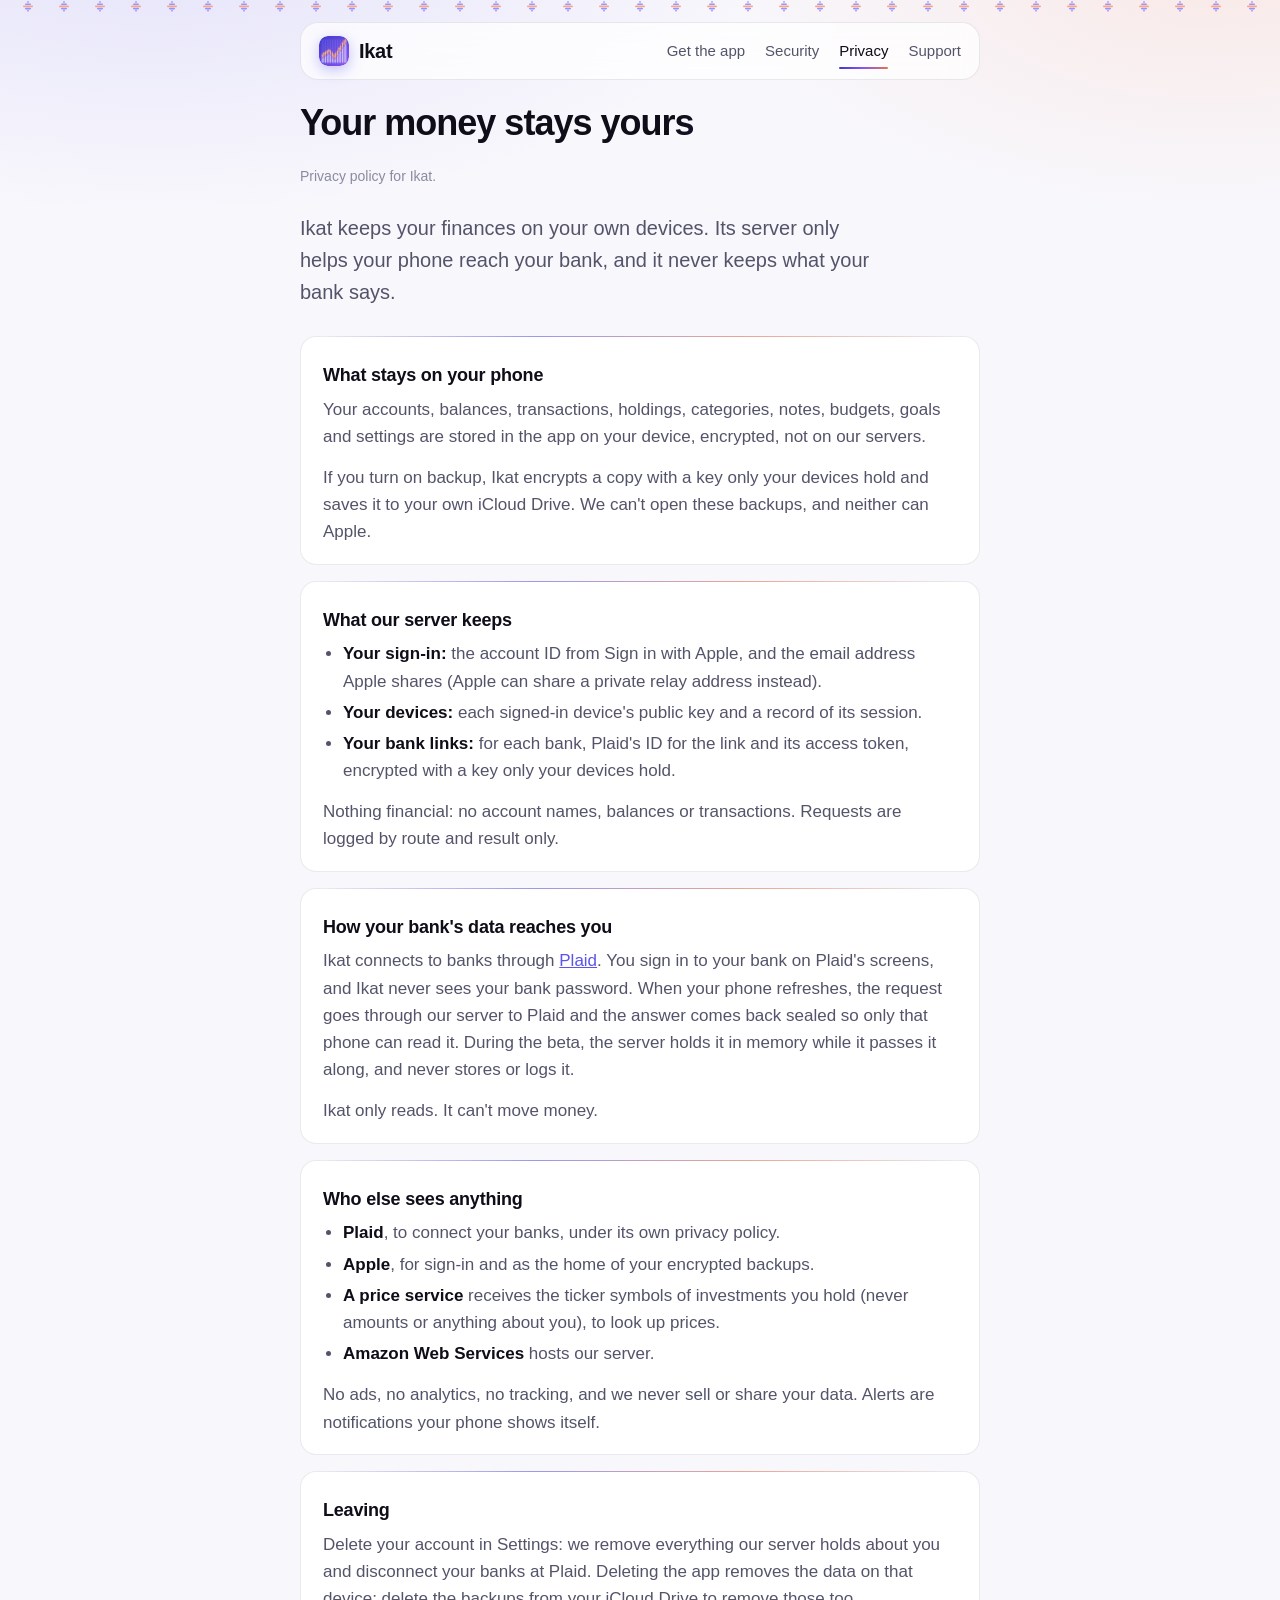
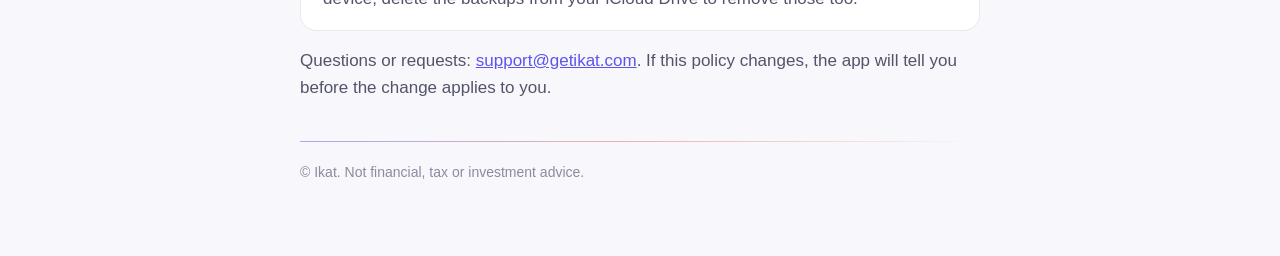
==== privacy/index.html @ 8c86c859 "feat(site): home, app, security, privacy and support pages" ====
<!doctype html>
<html lang="en">
<head>
<meta charset="utf-8">
<meta name="viewport" content="width=device-width, initial-scale=1">
<meta http-equiv="Content-Security-Policy" content="default-src 'self'; style-src 'self'; img-src 'self' data:; base-uri 'none'; form-action 'none'">
<title>Privacy: Ikat</title>
<meta name="description" content="Ikat's privacy policy.">
<link rel="icon" href="/favicon.svg" type="image/svg+xml">
<link rel="stylesheet" href="/style.css?v=3">
</head>
<body><main>
<header><a class="mark" href="/"><svg aria-hidden="true" viewBox="0 0 32 32"><defs><linearGradient id="t" x1="0" y1="0" x2="1" y2="1"><stop offset="0" stop-color="#3f39cf"/><stop offset="1" stop-color="#8a55ee"/></linearGradient></defs><rect width="32" height="32" rx="9" fill="url(#t)"/><rect x="2.90" y="3.5" width="1" height="25" rx=".5" fill="#fff" opacity=".13"/><rect x="4.70" y="3.5" width="1" height="25" rx=".5" fill="#fff" opacity=".13"/><rect x="6.50" y="3.5" width="1" height="25" rx=".5" fill="#fff" opacity=".13"/><rect x="8.30" y="3.5" width="1" height="25" rx=".5" fill="#fff" opacity=".13"/><rect x="10.10" y="3.5" width="1" height="25" rx=".5" fill="#fff" opacity=".13"/><rect x="11.90" y="3.5" width="1" height="25" rx=".5" fill="#fff" opacity=".13"/><rect x="13.70" y="3.5" width="1" height="25" rx=".5" fill="#fff" opacity=".13"/><rect x="15.50" y="3.5" width="1" height="25" rx=".5" fill="#fff" opacity=".13"/><rect x="17.30" y="3.5" width="1" height="25" rx=".5" fill="#fff" opacity=".13"/><rect x="19.10" y="3.5" width="1" height="25" rx=".5" fill="#fff" opacity=".13"/><rect x="20.90" y="3.5" width="1" height="25" rx=".5" fill="#fff" opacity=".13"/><rect x="22.70" y="3.5" width="1" height="25" rx=".5" fill="#fff" opacity=".13"/><rect x="24.50" y="3.5" width="1" height="25" rx=".5" fill="#fff" opacity=".13"/><rect x="26.30" y="3.5" width="1" height="25" rx=".5" fill="#fff" opacity=".13"/><rect x="28.10" y="3.5" width="1" height="25" rx=".5" fill="#fff" opacity=".13"/><rect x="2.90" y="21.87" width="1.0" height="8.13" rx="0.5" fill="#e6dcff" opacity=".16"/><rect x="2.90" y="22.77" width="1.0" height="6.33" rx="0.5" fill="#e6dcff" opacity=".38"/><rect x="2.90" y="23.87" width="1.0" height="4.13" rx="0.5" fill="#e6dcff" opacity="0.55"/><rect x="2.90" y="17.38" width="1.0" height="6.99" rx="0.5" fill="#ffb184" opacity=".16"/><rect x="2.90" y="18.28" width="1.0" height="5.19" rx="0.5" fill="#ffb184" opacity=".38"/><rect x="2.90" y="19.38" width="1.0" height="2.99" rx="0.5" fill="#ffb184" opacity="1"/><rect x="4.70" y="21.08" width="1.0" height="8.92" rx="0.5" fill="#e6dcff" opacity=".16"/><rect x="4.70" y="21.98" width="1.0" height="7.12" rx="0.5" fill="#e6dcff" opacity=".38"/><rect x="4.70" y="23.08" width="1.0" height="4.92" rx="0.5" fill="#e6dcff" opacity="0.55"/><rect x="4.70" y="15.99" width="1.0" height="7.58" rx="0.5" fill="#ffb184" opacity=".16"/><rect x="4.70" y="16.89" width="1.0" height="5.78" rx="0.5" fill="#ffb184" opacity=".38"/><rect x="4.70" y="17.99" width="1.0" height="3.58" rx="0.5" fill="#ffb184" opacity="1"/><rect x="6.50" y="19.80" width="1.0" height="10.20" rx="0.5" fill="#e6dcff" opacity=".16"/><rect x="6.50" y="20.70" width="1.0" height="8.40" rx="0.5" fill="#e6dcff" opacity=".38"/><rect x="6.50" y="21.80" width="1.0" height="6.20" rx="0.5" fill="#e6dcff" opacity="0.55"/><rect x="6.50" y="14.71" width="1.0" height="7.58" rx="0.5" fill="#ffb184" opacity=".16"/><rect x="6.50" y="15.61" width="1.0" height="5.78" rx="0.5" fill="#ffb184" opacity=".38"/><rect x="6.50" y="16.71" width="1.0" height="3.58" rx="0.5" fill="#ffb184" opacity="1"/><rect x="8.30" y="18.94" width="1.0" height="11.06" rx="0.5" fill="#e6dcff" opacity=".16"/><rect x="8.30" y="19.84" width="1.0" height="9.26" rx="0.5" fill="#e6dcff" opacity=".38"/><rect x="8.30" y="20.94" width="1.0" height="7.06" rx="0.5" fill="#e6dcff" opacity="0.55"/><rect x="8.30" y="13.86" width="1.0" height="7.58" rx="0.5" fill="#ffb184" opacity=".16"/><rect x="8.30" y="14.76" width="1.0" height="5.78" rx="0.5" fill="#ffb184" opacity=".38"/><rect x="8.30" y="15.86" width="1.0" height="3.58" rx="0.5" fill="#ffb184" opacity="1"/><rect x="10.10" y="17.42" width="1.0" height="12.58" rx="0.5" fill="#e6dcff" opacity=".16"/><rect x="10.10" y="18.32" width="1.0" height="10.78" rx="0.5" fill="#e6dcff" opacity=".38"/><rect x="10.10" y="19.42" width="1.0" height="8.58" rx="0.5" fill="#e6dcff" opacity="0.55"/><rect x="10.10" y="12.72" width="1.0" height="7.20" rx="0.5" fill="#ffb184" opacity=".16"/><rect x="10.10" y="13.62" width="1.0" height="5.40" rx="0.5" fill="#ffb184" opacity=".38"/><rect x="10.10" y="14.72" width="1.0" height="3.20" rx="0.5" fill="#ffb184" opacity="1"/><rect x="11.90" y="19.40" width="1.0" height="10.60" rx="0.5" fill="#e6dcff" opacity=".16"/><rect x="11.90" y="20.30" width="1.0" height="8.80" rx="0.5" fill="#e6dcff" opacity=".38"/><rect x="11.90" y="21.40" width="1.0" height="6.60" rx="0.5" fill="#e6dcff" opacity="0.55"/><rect x="11.90" y="13.38" width="1.0" height="8.53" rx="0.5" fill="#ffb184" opacity=".16"/><rect x="11.90" y="14.28" width="1.0" height="6.73" rx="0.5" fill="#ffb184" opacity=".38"/><rect x="11.90" y="15.38" width="1.0" height="4.53" rx="0.5" fill="#ffb184" opacity="1"/><rect x="13.70" y="21.70" width="1.0" height="8.30" rx="0.5" fill="#e6dcff" opacity=".16"/><rect x="13.70" y="22.60" width="1.0" height="6.50" rx="0.5" fill="#e6dcff" opacity=".38"/><rect x="13.70" y="23.70" width="1.0" height="4.30" rx="0.5" fill="#e6dcff" opacity="0.55"/><rect x="13.70" y="15.68" width="1.0" height="8.53" rx="0.5" fill="#ffb184" opacity=".16"/><rect x="13.70" y="16.58" width="1.0" height="6.73" rx="0.5" fill="#ffb184" opacity=".38"/><rect x="13.70" y="17.68" width="1.0" height="4.53" rx="0.5" fill="#ffb184" opacity="1"/><rect x="15.50" y="22.94" width="1.0" height="7.06" rx="0.5" fill="#e6dcff" opacity=".16"/><rect x="15.50" y="23.84" width="1.0" height="5.26" rx="0.5" fill="#e6dcff" opacity=".38"/><rect x="15.50" y="24.94" width="1.0" height="3.06" rx="0.5" fill="#e6dcff" opacity="0.55"/><rect x="15.50" y="17.45" width="1.0" height="8.00" rx="0.5" fill="#ffb184" opacity=".16"/><rect x="15.50" y="18.35" width="1.0" height="6.20" rx="0.5" fill="#ffb184" opacity=".38"/><rect x="15.50" y="19.45" width="1.0" height="4.00" rx="0.5" fill="#ffb184" opacity="1"/><rect x="17.30" y="22.71" width="1.0" height="7.29" rx="0.5" fill="#e6dcff" opacity=".16"/><rect x="17.30" y="23.61" width="1.0" height="5.49" rx="0.5" fill="#e6dcff" opacity=".38"/><rect x="17.30" y="24.71" width="1.0" height="3.29" rx="0.5" fill="#e6dcff" opacity="0.55"/><rect x="17.30" y="16.13" width="1.0" height="9.08" rx="0.5" fill="#ffb184" opacity=".16"/><rect x="17.30" y="17.03" width="1.0" height="7.28" rx="0.5" fill="#ffb184" opacity=".38"/><rect x="17.30" y="18.13" width="1.0" height="5.08" rx="0.5" fill="#ffb184" opacity="1"/><rect x="19.10" y="19.98" width="1.0" height="10.02" rx="0.5" fill="#e6dcff" opacity=".16"/><rect x="19.10" y="20.88" width="1.0" height="8.22" rx="0.5" fill="#e6dcff" opacity=".38"/><rect x="19.10" y="21.98" width="1.0" height="6.02" rx="0.5" fill="#e6dcff" opacity="0.55"/><rect x="19.10" y="13.41" width="1.0" height="9.08" rx="0.5" fill="#ffb184" opacity=".16"/><rect x="19.10" y="14.31" width="1.0" height="7.28" rx="0.5" fill="#ffb184" opacity=".38"/><rect x="19.10" y="15.41" width="1.0" height="5.08" rx="0.5" fill="#ffb184" opacity="1"/><rect x="20.90" y="17.07" width="1.0" height="12.93" rx="0.5" fill="#e6dcff" opacity=".16"/><rect x="20.90" y="17.97" width="1.0" height="11.13" rx="0.5" fill="#e6dcff" opacity=".38"/><rect x="20.90" y="19.07" width="1.0" height="8.93" rx="0.5" fill="#e6dcff" opacity="0.55"/><rect x="20.90" y="10.49" width="1.0" height="9.08" rx="0.5" fill="#ffb184" opacity=".16"/><rect x="20.90" y="11.39" width="1.0" height="7.28" rx="0.5" fill="#ffb184" opacity=".38"/><rect x="20.90" y="12.49" width="1.0" height="5.08" rx="0.5" fill="#ffb184" opacity="1"/><rect x="22.70" y="14.76" width="1.0" height="15.24" rx="0.5" fill="#e6dcff" opacity=".16"/><rect x="22.70" y="15.66" width="1.0" height="13.44" rx="0.5" fill="#e6dcff" opacity=".38"/><rect x="22.70" y="16.76" width="1.0" height="11.24" rx="0.5" fill="#e6dcff" opacity="0.55"/><rect x="22.70" y="8.18" width="1.0" height="9.08" rx="0.5" fill="#ffb184" opacity=".16"/><rect x="22.70" y="9.08" width="1.0" height="7.28" rx="0.5" fill="#ffb184" opacity=".38"/><rect x="22.70" y="10.18" width="1.0" height="5.08" rx="0.5" fill="#ffb184" opacity="1"/><rect x="24.50" y="11.83" width="1.0" height="18.17" rx="0.5" fill="#e6dcff" opacity=".16"/><rect x="24.50" y="12.73" width="1.0" height="16.37" rx="0.5" fill="#e6dcff" opacity=".38"/><rect x="24.50" y="13.83" width="1.0" height="14.17" rx="0.5" fill="#e6dcff" opacity="0.55"/><rect x="24.50" y="5.25" width="1.0" height="9.08" rx="0.5" fill="#ffb184" opacity=".16"/><rect x="24.50" y="6.15" width="1.0" height="7.28" rx="0.5" fill="#ffb184" opacity=".38"/><rect x="24.50" y="7.25" width="1.0" height="5.08" rx="0.5" fill="#ffb184" opacity="1"/><rect x="26.30" y="9.12" width="1.0" height="20.88" rx="0.5" fill="#e6dcff" opacity=".16"/><rect x="26.30" y="10.02" width="1.0" height="19.08" rx="0.5" fill="#e6dcff" opacity=".38"/><rect x="26.30" y="11.12" width="1.0" height="16.88" rx="0.5" fill="#e6dcff" opacity="0.55"/><rect x="26.30" y="2.54" width="1.0" height="9.08" rx="0.5" fill="#ffb184" opacity=".16"/><rect x="26.30" y="3.44" width="1.0" height="7.28" rx="0.5" fill="#ffb184" opacity=".38"/><rect x="26.30" y="4.54" width="1.0" height="5.08" rx="0.5" fill="#ffb184" opacity="1"/><rect x="28.10" y="6.73" width="1.0" height="23.27" rx="0.5" fill="#e6dcff" opacity=".16"/><rect x="28.10" y="7.63" width="1.0" height="21.47" rx="0.5" fill="#e6dcff" opacity=".38"/><rect x="28.10" y="8.73" width="1.0" height="19.27" rx="0.5" fill="#e6dcff" opacity="0.55"/><rect x="28.10" y="1.50" width="1.0" height="7.74" rx="0.5" fill="#ffb184" opacity=".16"/><rect x="28.10" y="2.40" width="1.0" height="5.94" rx="0.5" fill="#ffb184" opacity=".38"/><rect x="28.10" y="3.50" width="1.0" height="3.74" rx="0.5" fill="#ffb184" opacity="1"/></svg>Ikat</a><nav><a href="/app/">Get the app</a><a href="/security/">Security</a><a href="/privacy/" aria-current="page">Privacy</a><a href="/support/">Support</a></nav></header>
<h1 class="page">Your money stays yours</h1>
<p class="meta">Privacy policy for Ikat.</p>
<p class="lede">Ikat keeps your finances on your own devices. Its server only helps your phone reach your bank, and it never keeps what your bank says.</p>
<section>
<h2>What stays on your phone</h2>
<p>Your accounts, balances, transactions, holdings, categories, notes, budgets, goals and settings are stored in the app on your device, encrypted, not on our servers.</p>
<p>If you turn on backup, Ikat encrypts a copy with a key only your devices hold and saves it to your own iCloud Drive. We can't open these backups, and neither can Apple.</p>
</section>
<section>
<h2>What our server keeps</h2>
<ul>
<li><strong>Your sign-in:</strong> the account ID from Sign in with Apple, and the email address Apple shares (Apple can share a private relay address instead).</li>
<li><strong>Your devices:</strong> each signed-in device's public key and a record of its session.</li>
<li><strong>Your bank links:</strong> for each bank, Plaid's ID for the link and its access token, encrypted with a key only your devices hold.</li>
</ul>
<p>Nothing financial: no account names, balances or transactions. Requests are logged by route and result only.</p>
</section>
<section>
<h2>How your bank's data reaches you</h2>
<p>Ikat connects to banks through <a href="https://plaid.com/legal/#end-user-privacy-policy">Plaid</a>. You sign in to your bank on Plaid's screens, and Ikat never sees your bank password. When your phone refreshes, the request goes through our server to Plaid and the answer comes back sealed so only that phone can read it. During the beta, the server holds it in memory while it passes it along, and never stores or logs it.</p>
<p>Ikat only reads. It can't move money.</p>
</section>
<section>
<h2>Who else sees anything</h2>
<ul>
<li><strong>Plaid</strong>, to connect your banks, under its own privacy policy.</li>
<li><strong>Apple</strong>, for sign-in and as the home of your encrypted backups.</li>
<li><strong>A price service</strong> receives the ticker symbols of investments you hold (never amounts or anything about you), to look up prices.</li>
<li><strong>Amazon Web Services</strong> hosts our server.</li>
</ul>
<p>No ads, no analytics, no tracking, and we never sell or share your data. Alerts are notifications your phone shows itself.</p>
</section>
<section>
<h2>Leaving</h2>
<p>Delete your account in Settings: we remove everything our server holds about you and disconnect your banks at Plaid. Deleting the app removes the data on that device; delete the backups from your iCloud Drive to remove those too.</p>
</section>
<p>Questions or requests: <a href="mailto:support@getikat.com">support@getikat.com</a>. If this policy changes, the app will tell you before the change applies to you.</p>
<footer>© Ikat. Not financial, tax or investment advice.</footer>
</main></body></html>
---- style.css ----
/* Palette: the logo's own ramp. deep → mid → pale for surfaces, coral only as a highlight. */
:root {
  --bg: #f8f7fc; --card: #ffffff; --fg: #0e0d18; --fg2: #53546a; --fg3: #8a8b9e;
  --line: rgba(24, 18, 60, .09);
  --accent: #5b55ea; --accent-soft: rgba(91, 85, 234, .1);
  --deep: #3f39cf; --mid: #8a55ee; --warm: #e8714a; --pale: #e6dcff;
  --glow: rgba(91, 85, 234, .13); --glow2: rgba(255, 157, 118, .16);
  --panel: linear-gradient(135deg, #ece8ff 0%, #f4e8ff 48%, #ffe9dd 100%);
  --panel-line: rgba(91, 85, 234, .14);
  --shadow: 0 30px 60px -20px rgba(63, 57, 207, .35);
}
@media (prefers-color-scheme: dark) {
  :root {
    --bg: #09090f; --card: #13121c; --fg: #eeeef6; --fg2: #a5a6ba; --fg3: #6e6f84;
    --line: rgba(255, 255, 255, .08);
    --accent: #8e89ff; --accent-soft: rgba(142, 137, 255, .14);
    --warm: #ff9d76;
    --glow: rgba(142, 137, 255, .16); --glow2: rgba(255, 157, 118, .08);
    --panel: linear-gradient(135deg, #17134a 0%, #261459 52%, #3a1b57 100%);
    --panel-line: rgba(142, 137, 255, .22);
    --shadow: 0 30px 60px -20px rgba(0, 0, 0, .7);
  }
}
* { box-sizing: border-box; }
html { scroll-behavior: smooth; }
body {
  margin: 0; color: var(--fg); -webkit-font-smoothing: antialiased;
  font: 17px/1.6 -apple-system, BlinkMacSystemFont, "SF Pro Text", "Segoe UI", Roboto, sans-serif;
  background: radial-gradient(900px 420px at 12% -80px, var(--glow), transparent 70%),
    radial-gradient(700px 360px at 95% -40px, var(--glow2), transparent 70%), var(--bg);
  background-repeat: no-repeat;
}
body::before { content: ""; display: block; height: 12px; background: url(/art/band.svg) repeat-x center / auto 12px; opacity: .9; }
main { max-width: 720px; margin: 0 auto; padding: 0 20px 72px; }
main.wide { max-width: 1040px; }

/* header: stays put, blurs what scrolls under it */
header {
  position: sticky; top: 10px; z-index: 5; display: flex; flex-wrap: wrap; align-items: center;
  justify-content: space-between; gap: 8px 16px; padding: 12px 18px; margin: 10px 0 0;
  background: color-mix(in srgb, var(--card) 72%, transparent); border: 1px solid var(--line); border-radius: 18px;
  -webkit-backdrop-filter: blur(16px); backdrop-filter: blur(16px);
}
.mark { display: inline-flex; align-items: center; gap: 10px; font-weight: 700; font-size: 20px; letter-spacing: -.3px; color: var(--fg); text-decoration: none; }
.mark svg { width: 30px; height: 30px; border-radius: 9px; box-shadow: 0 4px 14px rgba(91, 85, 234, .35); }
nav { display: flex; flex-wrap: wrap; gap: 4px 20px; }
nav a { position: relative; color: var(--fg2); text-decoration: none; font-size: 15px; white-space: nowrap; padding: 4px 0; }
nav a:hover { color: var(--fg); }
nav a[aria-current="page"] { color: var(--fg); }
nav a[aria-current="page"]::after {
  content: ""; position: absolute; left: 0; right: 0; bottom: -2px; height: 2px; border-radius: 2px;
  background: linear-gradient(90deg, var(--deep), var(--mid), var(--warm));
}

/* type */
h1 { font-size: clamp(32px, 5.1vw, 58px); line-height: 1.04; letter-spacing: -1.8px; font-weight: 800; margin: 0 0 20px; }
.hero h1 .ln { display: block; white-space: nowrap; }
.hero h1 .grad { background: linear-gradient(95deg, var(--deep) 0%, var(--mid) 55%, var(--warm) 105%); -webkit-background-clip: text; background-clip: text; color: transparent; padding-bottom: .08em; }
@media (prefers-color-scheme: dark) { .hero h1 .grad { background-image: linear-gradient(95deg, #a9a3ff 0%, #c79bff 55%, #ffb184 105%); } }
h1.page { font-size: 36px; letter-spacing: -1px; margin: 24px 0 20px; background: linear-gradient(100deg, var(--fg) 55%, var(--accent)); -webkit-background-clip: text; background-clip: text; color: transparent; padding-bottom: 4px; }
h2 { font-size: 18px; letter-spacing: -.2px; margin: 20px 0 6px; }
p, li { color: var(--fg2); }
p { margin: 0 0 14px; }
ul { margin: 0 0 14px; padding-left: 20px; }
li { margin: 4px 0; }
strong { color: var(--fg); font-weight: 600; }
a { color: var(--accent); }
.lede { font-size: 20px; color: var(--fg2); margin: 0 0 28px; max-width: 29em; }
.meta { color: var(--fg3); font-size: 14px; margin: 0 0 24px; }
.pill { display: inline-block; background: var(--accent-soft); color: var(--accent); font-weight: 600; font-size: 14px; padding: 5px 12px; border-radius: 99px; margin-bottom: 20px; }

/* buttons */
a.cta {
  display: inline-block; font-weight: 600; text-decoration: none; color: #fff; padding: 12px 22px; border-radius: 13px;
  background: linear-gradient(135deg, var(--deep), var(--mid)); box-shadow: 0 6px 18px rgba(91, 85, 234, .28);
  transition: transform .15s ease, box-shadow .15s ease;
}
a.cta:hover { transform: translateY(-1px); box-shadow: 0 10px 24px rgba(91, 85, 234, .4); }
a.cta.ghost { background: transparent; color: var(--fg); box-shadow: inset 0 0 0 1px var(--panel-line); }
a.cta.ghost:hover { box-shadow: inset 0 0 0 1px var(--accent); }
.actions { display: flex; flex-wrap: wrap; align-items: center; gap: 12px 24px; margin: 0; }
a.quiet { color: var(--fg2); text-decoration: none; font-weight: 500; }
a.quiet::after { content: " →"; color: var(--accent); }
a.quiet:hover { color: var(--fg); }

/* home: hero with a phone */
.hero { display: grid; grid-template-columns: 1.2fr .8fr; align-items: center; gap: 24px 40px; padding: 48px 0 56px; }
.phone-wrap { position: relative; display: flex; justify-content: center; }
.phone-wrap::before {
  content: ""; position: absolute; inset: 8% 6%; border-radius: 50%; z-index: -1;
  background: radial-gradient(closest-side, rgba(138, 85, 238, .5), rgba(63, 57, 207, .16) 60%, transparent);
  filter: blur(30px);
}
.phone {
  position: relative; width: 272px; padding: 9px; border-radius: 44px; box-shadow: var(--shadow);
  background: linear-gradient(160deg, #2b2a3d, #0e0e18); transform: rotate(2.5deg);
}
.notch { position: absolute; top: 17px; left: 50%; width: 76px; height: 22px; margin-left: -38px; border-radius: 12px; background: #05050a; z-index: 2; }
.screen { border-radius: 36px; padding: 52px 18px 22px; background: linear-gradient(180deg, #1a1740, #0f0e1c 70%); color: #eeeef6; overflow: hidden; }
.screen .sm { font-size: 13px; color: #a5a6ba; }
.screen .big { font-size: 34px; font-weight: 800; letter-spacing: -1px; line-height: 1.1; margin: 2px 0 6px; }
.screen .chg { font-size: 12px; color: #a5a6ba; margin-bottom: 8px; }
.screen .chg span { background: rgba(255, 157, 118, .18); color: #ffc9a3; font-weight: 700; padding: 2px 8px; border-radius: 99px; margin-right: 4px; }
.trend { display: block; width: 100%; height: auto; margin: 4px 0 14px; }
.acct { display: flex; align-items: center; gap: 10px; padding: 9px 0; border-top: 1px solid rgba(255, 255, 255, .07); font-size: 13px; }
.acct span { flex: 1; color: #c8c9d8; }
.acct b { font-weight: 600; color: #fff; }
.dot { width: 10px; height: 10px; border-radius: 50%; }
.d1 { background: #8e89ff; } .d2 { background: #b58cff; } .d3 { background: #ff9d76; } .d4 { background: #6a64e8; }

/* home: features */
.features { display: grid; gap: 16px; grid-template-columns: repeat(auto-fit, minmax(230px, 1fr)); margin: 0 0 56px; }
.feature { position: relative; padding: 22px; background: var(--card); border: 1px solid var(--line); border-radius: 18px; transition: transform .15s ease, border-color .15s ease; }
.feature:hover { transform: translateY(-2px); border-color: var(--accent); }
.feature b { display: block; font-size: 17px; letter-spacing: -.2px; margin: 14px 0 4px; }
.feature > span:last-child { color: var(--fg2); font-size: 15px; }
.ico { display: grid; place-items: center; width: 42px; height: 42px; border-radius: 13px; background: linear-gradient(135deg, var(--accent-soft), rgba(255, 157, 118, .14)); color: var(--accent); }
.ico svg { width: 22px; height: 22px; fill: none; stroke: currentColor; stroke-width: 1.7; stroke-linecap: round; stroke-linejoin: round; }
.feature:nth-child(even) .ico { background: linear-gradient(135deg, rgba(255, 157, 118, .16), var(--accent-soft)); }

/* home: the promise, and the close */
.promise { position: relative; overflow: hidden; padding: 44px clamp(24px, 6vw, 56px); border-radius: 26px; background: var(--panel); border: 1px solid var(--panel-line); margin: 0 0 56px; }
.promise::before { content: ""; position: absolute; right: -80px; top: -80px; width: 280px; height: 280px; border-radius: 50%; background: radial-gradient(closest-side, var(--glow2), transparent); }
.promise h2 { position: relative; font-size: clamp(24px, 3.6vw, 34px); line-height: 1.15; letter-spacing: -.9px; max-width: 18em; margin: 0 0 12px; }
.promise p { position: relative; max-width: 36em; }
.closing { text-align: center; padding: 8px 0 24px; }
.closing h2 { font-size: clamp(26px, 4vw, 38px); letter-spacing: -1px; margin: 0 0 8px; }

/* inside pages */
section { position: relative; margin: 0 0 16px; background: var(--card); border: 1px solid var(--line); border-radius: 16px; padding: 4px 22px; }
section::before { content: ""; position: absolute; left: 22px; right: 22px; top: -1px; height: 1px; background: linear-gradient(90deg, transparent, var(--accent), var(--warm), transparent); opacity: .55; }
.rows { margin: 0 0 14px; }
.rows p { margin: 0; padding: 14px 0; border-bottom: 1px solid var(--line); }
.rows p:last-child { border-bottom: 0; }

footer { position: relative; color: var(--fg3); font-size: 14px; margin-top: 40px; padding-top: 20px; }
footer::before { content: ""; position: absolute; left: 0; right: 0; top: 0; height: 1px; background: linear-gradient(90deg, var(--accent), var(--warm), transparent); opacity: .5; }

@media (max-width: 480px) {
  header { padding: 12px 14px; }
  nav { gap: 4px 14px; }
  nav a { font-size: 14px; }
}
@media (max-width: 820px) {
  header { position: static; }
  .hero { grid-template-columns: 1fr; padding-top: 24px; }
  .phone-wrap { margin-top: 8px; }
  .phone { transform: none; }
}
@media (prefers-reduced-motion: reduce) {
  html { scroll-behavior: auto; }
  .feature, a.cta { transition: none; }
  .feature:hover, a.cta:hover { transform: none; }
}
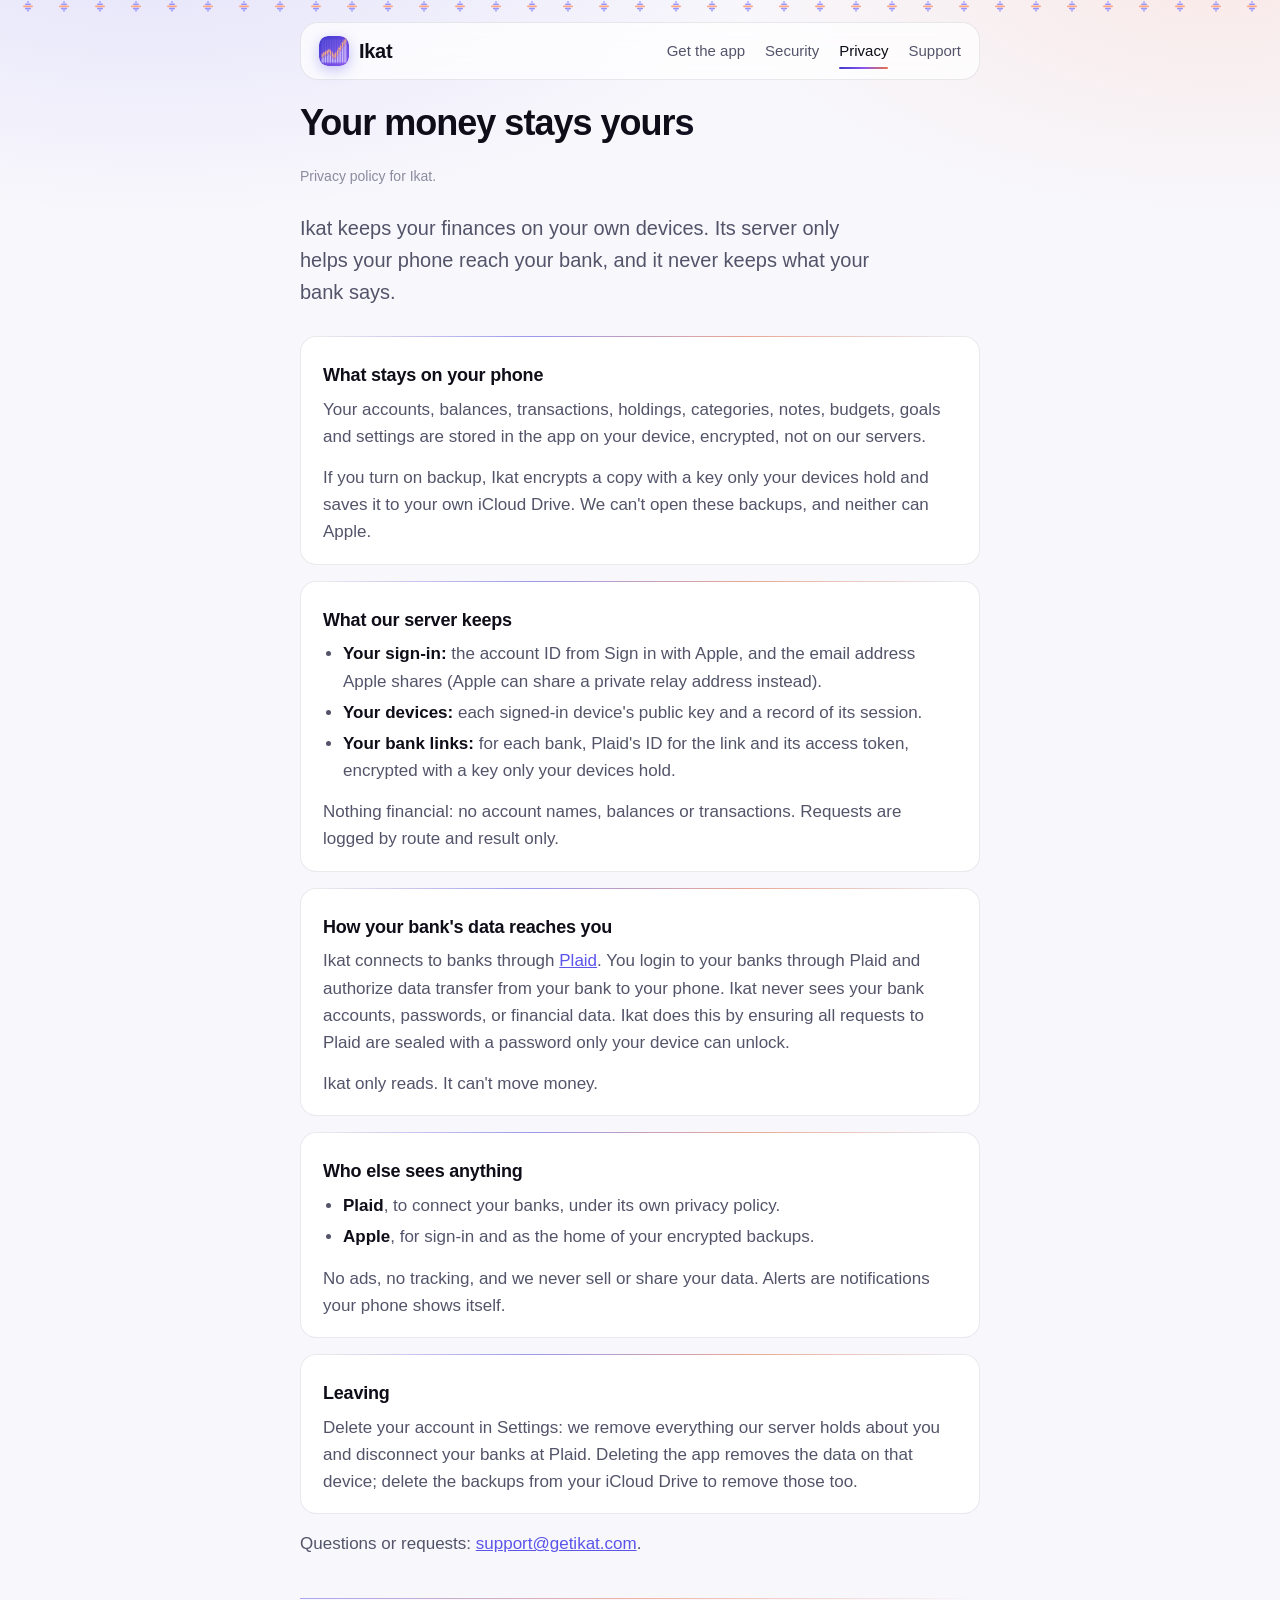
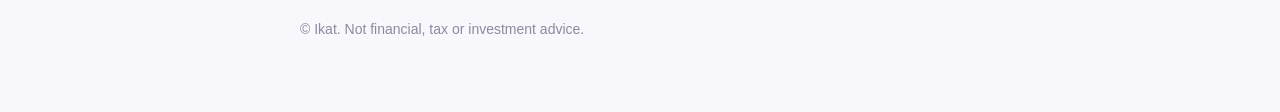
==== commit caf1d942: "fix(site): simplify the privacy page's wording on banks and who else sees anything Co-Authored-By: A" ====
--- a/privacy/index.html
+++ b/privacy/index.html
@@ -30,7 +30,7 @@
 </section>
 <section>
 <h2>How your bank's data reaches you</h2>
-<p>Ikat connects to banks through <a href="https://plaid.com/legal/#end-user-privacy-policy">Plaid</a>. You sign in to your bank on Plaid's screens, and Ikat never sees your bank password. When your phone refreshes, the request goes through our server to Plaid and the answer comes back sealed so only that phone can read it. During the beta, the server holds it in memory while it passes it along, and never stores or logs it.</p>
+<p>Ikat connects to banks through <a href="https://plaid.com/">Plaid</a>. You login to your banks through Plaid and authorize data transfer from your bank to your phone. Ikat never sees your bank accounts, passwords, or financial data. Ikat does this by ensuring all requests to Plaid are sealed with a password only your device can unlock.</p>
 <p>Ikat only reads. It can't move money.</p>
 </section>
 <section>
@@ -38,15 +38,13 @@
 <ul>
 <li><strong>Plaid</strong>, to connect your banks, under its own privacy policy.</li>
 <li><strong>Apple</strong>, for sign-in and as the home of your encrypted backups.</li>
-<li><strong>A price service</strong> receives the ticker symbols of investments you hold (never amounts or anything about you), to look up prices.</li>
-<li><strong>Amazon Web Services</strong> hosts our server.</li>
 </ul>
-<p>No ads, no analytics, no tracking, and we never sell or share your data. Alerts are notifications your phone shows itself.</p>
+<p>No ads, no tracking, and we never sell or share your data. Alerts are notifications your phone shows itself.</p>
 </section>
 <section>
 <h2>Leaving</h2>
 <p>Delete your account in Settings: we remove everything our server holds about you and disconnect your banks at Plaid. Deleting the app removes the data on that device; delete the backups from your iCloud Drive to remove those too.</p>
 </section>
-<p>Questions or requests: <a href="mailto:support@getikat.com">support@getikat.com</a>. If this policy changes, the app will tell you before the change applies to you.</p>
+<p>Questions or requests: <a href="mailto:support@getikat.com">support@getikat.com</a>.</p>
 <footer>© Ikat. Not financial, tax or investment advice.</footer>
 </main></body></html>
